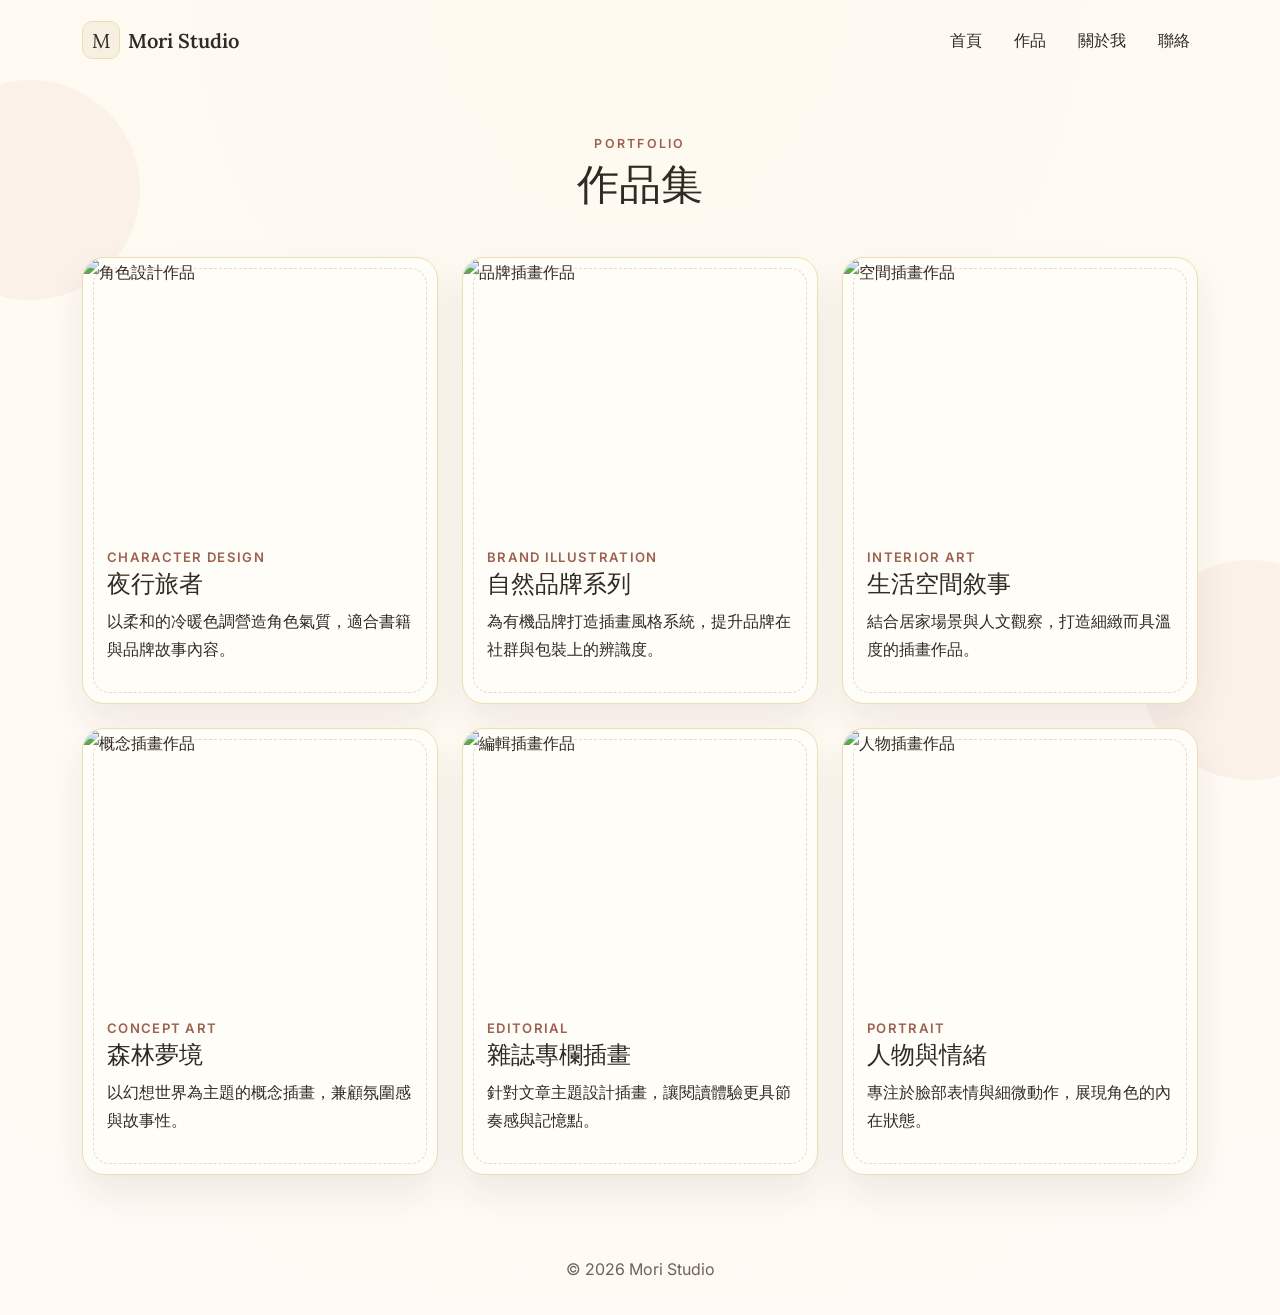
==== projects.html @ f073c674 "Add illustration portfolio website" ====
<!DOCTYPE html>
<html lang="zh-Hant">
<head>
  <meta charset="UTF-8">
  <meta name="viewport" content="width=device-width, initial-scale=1.0">
  <title>作品集｜Mori Studio</title>
  <link href="https://cdn.jsdelivr.net/npm/bootstrap@5.3.3/dist/css/bootstrap.min.css" rel="stylesheet">
  <link href="https://fonts.googleapis.com/css2?family=Inter:wght@400;500;600;700&family=Lora:wght@600;700&display=swap" rel="stylesheet">
  <link rel="stylesheet" href="https://cdn.jsdelivr.net/npm/bootstrap-icons@1.11.3/font/bootstrap-icons.min.css">
  <link rel="stylesheet" href="https://unpkg.com/aos@2.7.0/dist/aos.css">
  <link rel="stylesheet" href="style.css">
</head>
<body>
  <div class="page-bg"></div>

  <nav class="navbar navbar-expand-lg py-3">
    <div class="container">
      <a class="navbar-brand d-flex align-items-center gap-2" href="index.html">
        <span class="brand-mark">M</span>
        <span class="fw-semibold">Mori Studio</span>
      </a>
      <button class="navbar-toggler" type="button" data-bs-toggle="collapse" data-bs-target="#navMenu">
        <span class="navbar-toggler-icon"></span>
      </button>
      <div class="collapse navbar-collapse" id="navMenu">
        <ul class="navbar-nav ms-auto align-items-lg-center gap-lg-3">
          <li class="nav-item"><a class="nav-link" href="index.html">首頁</a></li>
          <li class="nav-item"><a class="nav-link" href="projects.html">作品</a></li>
          <li class="nav-item"><a class="nav-link" href="about.html">關於我</a></li>
          <li class="nav-item"><a class="nav-link" href="contact.html">聯絡</a></li>
        </ul>
      </div>
    </div>
  </nav>

  <section class="inner-page py-5">
    <div class="container">
      <div class="text-center mb-5" data-aos="fade-up">
        <span class="eyebrow">Portfolio</span>
        <h1 class="section-title">作品集</h1>
      </div>
      <div class="row g-4">
        <div class="col-md-6 col-lg-4" data-aos="fade-up">
          <article class="work-card card-surface h-100">
            <img src="https://images.unsplash.com/photo-1517048676732-d65bc937f952?auto=format&fit=crop&w=900&q=80" alt="角色設計作品">
            <div class="p-4">
              <span class="work-category">Character Design</span>
              <h4>夜行旅者</h4>
              <p>以柔和的冷暖色調營造角色氣質，適合書籍與品牌故事內容。</p>
            </div>
          </article>
        </div>
        <div class="col-md-6 col-lg-4" data-aos="fade-up" data-aos-delay="100">
          <article class="work-card card-surface h-100">
            <img src="https://images.unsplash.com/photo-1492691527719-9d1e07e534b4?auto=format&fit=crop&w=900&q=80" alt="品牌插畫作品">
            <div class="p-4">
              <span class="work-category">Brand Illustration</span>
              <h4>自然品牌系列</h4>
              <p>為有機品牌打造插畫風格系統，提升品牌在社群與包裝上的辨識度。</p>
            </div>
          </article>
        </div>
        <div class="col-md-6 col-lg-4" data-aos="fade-up" data-aos-delay="200">
          <article class="work-card card-surface h-100">
            <img src="https://images.unsplash.com/photo-1524758631624-e2822e304c36?auto=format&fit=crop&w=900&q=80" alt="空間插畫作品">
            <div class="p-4">
              <span class="work-category">Interior Art</span>
              <h4>生活空間敘事</h4>
              <p>結合居家場景與人文觀察，打造細緻而具溫度的插畫作品。</p>
            </div>
          </article>
        </div>
        <div class="col-md-6 col-lg-4" data-aos="fade-up">
          <article class="work-card card-surface h-100">
            <img src="https://images.unsplash.com/photo-1513360371669-4adf3dd7dff8?auto=format&fit=crop&w=900&q=80" alt="概念插畫作品">
            <div class="p-4">
              <span class="work-category">Concept Art</span>
              <h4>森林夢境</h4>
              <p>以幻想世界為主題的概念插畫，兼顧氛圍感與故事性。</p>
            </div>
          </article>
        </div>
        <div class="col-md-6 col-lg-4" data-aos="fade-up" data-aos-delay="100">
          <article class="work-card card-surface h-100">
            <img src="https://images.unsplash.com/photo-1515405295579-ba7b45403062?auto=format&fit=crop&w=1100&q=80" alt="編輯插畫作品">
            <div class="p-4">
              <span class="work-category">Editorial</span>
              <h4>雜誌專欄插畫</h4>
              <p>針對文章主題設計插畫，讓閱讀體驗更具節奏感與記憶點。</p>
            </div>
          </article>
        </div>
        <div class="col-md-6 col-lg-4" data-aos="fade-up" data-aos-delay="200">
          <article class="work-card card-surface h-100">
            <img src="https://images.unsplash.com/photo-1494526585095-c41746248156?auto=format&fit=crop&w=900&q=80" alt="人物插畫作品">
            <div class="p-4">
              <span class="work-category">Portrait</span>
              <h4>人物與情緒</h4>
              <p>專注於臉部表情與細微動作，展現角色的內在狀態。</p>
            </div>
          </article>
        </div>
      </div>
    </div>
  </section>

  <footer class="footer">
    <div class="container text-center">
      <p class="mb-0">© <span id="year"></span> Mori Studio</p>
    </div>
  </footer>

  <script src="https://cdn.jsdelivr.net/npm/bootstrap@5.3.3/dist/js/bootstrap.bundle.min.js"></script>
  <script src="https://unpkg.com/aos@2.7.0/dist/aos.js"></script>
  <script src="script.js"></script>
</body>
</html>
---- style.css ----
:root {
  --bg: #fffaf2;
  --surface: #fffdf8;
  --surface-2: #f7efe0;
  --text: #2f2a22;
  --muted: #6d6359;
  --accent: #c98a74;
  --accent-dark: #9d614f;
  --green: #8fa58a;
  --green-dark: #5f7a62;
  --line: #eadfb0;
  --shadow: 0 18px 36px rgba(47, 42, 34, 0.08);
  --radius: 22px;
}

* {
  box-sizing: border-box;
}

body {
  font-family: 'Inter', sans-serif;
  background:
    radial-gradient(circle at top, #fffaf0 0%, var(--bg) 45%, #fffaf5 100%);
  color: var(--text);
  line-height: 1.75;
  position: relative;
  overflow-x: hidden;
}

h1, h2, h3, h4, .display-font, .section-title {
  font-family: 'Lora', serif;
}

img {
  max-width: 100%;
  display: block;
}

.page-bg::before,
.page-bg::after {
  content: '';
  position: fixed;
  width: 220px;
  height: 220px;
  border-radius: 50%;
  background: rgba(201, 138, 116, 0.08);
  z-index: -1;
}

.page-bg::before {
  top: 80px;
  left: -80px;
}

.page-bg::after {
  right: -80px;
  bottom: 120px;
}

.navbar-brand {
  font-family: 'Lora', serif;
  color: var(--text) !important;
}

.brand-mark {
  width: 38px;
  height: 38px;
  display: inline-grid;
  place-items: center;
  border-radius: 10px;
  background: var(--surface-2);
  border: 1px solid var(--line);
}

.nav-link {
  color: var(--text) !important;
  font-weight: 500;
}

.card-surface {
  position: relative;
  background: var(--surface);
  border: 1px solid var(--line);
  border-radius: var(--radius);
  box-shadow: var(--shadow);
  overflow: hidden;
}

.card-surface::before {
  content: '';
  position: absolute;
  inset: 10px;
  border: 1px dashed rgba(201, 138, 116, 0.35);
  border-radius: calc(var(--radius) - 6px);
  pointer-events: none;
}

.hero-section {
  padding: 5rem 0 4rem;
}

.eyebrow {
  display: inline-block;
  font-size: 0.78rem;
  letter-spacing: 0.18em;
  text-transform: uppercase;
  color: var(--accent-dark);
  font-weight: 600;
}

.hero-title {
  font-size: clamp(3rem, 4.4vw, 4.8rem);
  line-height: 1;
  margin-top: 0.8rem;
  max-width: 12ch;
}

.hero-text {
  color: var(--muted);
  max-width: 56ch;
}

.btn-primary-custom,
.btn-secondary-custom,
.btn-outline-custom {
  border-radius: 999px;
  padding: 0.78rem 1rem;
  font-weight: 600;
}

.btn-primary-custom {
  background: var(--accent);
  border: none;
  color: #fff;
}

.btn-primary-custom:hover {
  background: var(--accent-dark);
  color: #fff;
}

.btn-secondary-custom {
  background: transparent;
  border: 1px solid var(--green);
  color: var(--green-dark);
}

.btn-outline-custom {
  border: 1px solid var(--green-dark);
  color: var(--green-dark);
}

.tag-pill {
  background: #fff5d8;
  color: var(--accent-dark);
  border-radius: 999px;
  padding: 0.35rem 0.7rem;
  font-size: 0.85rem;
  font-weight: 600;
}

.hero-visual {
  padding: 1rem;
  min-height: 540px;
}

.visual-frame {
  border-radius: 18px;
  overflow: hidden;
  height: 100%;
  min-height: 480px;
}

.visual-frame img {
  width: 100%;
  height: 100%;
  object-fit: cover;
}

.floating-card {
  position: absolute;
  right: 2rem;
  bottom: 2rem;
  background: rgba(255, 253, 248, 0.92);
  border: 1px solid var(--line);
  border-radius: 14px;
  padding: 0.9rem 1rem;
  box-shadow: var(--shadow);
}

.small-label {
  font-size: 0.75rem;
  text-transform: uppercase;
  letter-spacing: 0.18em;
  color: var(--muted);
  margin-bottom: 0.3rem;
}

.info-card {
  padding: 1.5rem;
}

.info-card h4,
.info-card h5 {
  margin-top: 0.8rem;
}

.info-number {
  font-size: 1.8rem;
  font-family: 'Lora', serif;
  color: var(--accent);
}

.section-title {
  font-size: 2.6rem;
  margin-top: 0.2rem;
}

.work-card img {
  width: 100%;
  height: 260px;
  object-fit: cover;
}

.work-category {
  color: var(--accent-dark);
  font-size: 0.82rem;
  font-weight: 600;
  letter-spacing: 0.1em;
  text-transform: uppercase;
}

.text-link {
  color: var(--green-dark);
  font-weight: 600;
  text-decoration: none;
}

.quote-card {
  padding: 3rem;
}

.cta-banner {
  background: linear-gradient(90deg, #fffaf0, #f8eee0);
}

.inner-page {
  padding-top: 3rem;
}

.contact-item {
  display: flex;
  align-items: center;
  gap: 0.7rem;
  color: var(--muted);
}

.form-control {
  background: #fffdfa;
  border: 1px solid var(--line);
}

.footer {
  padding: 2rem 0;
  color: var(--muted);
}

@media (max-width: 992px) {
  .hero-section {
    padding-top: 3rem;
  }

  .hero-title {
    max-width: 100%;
  }
}
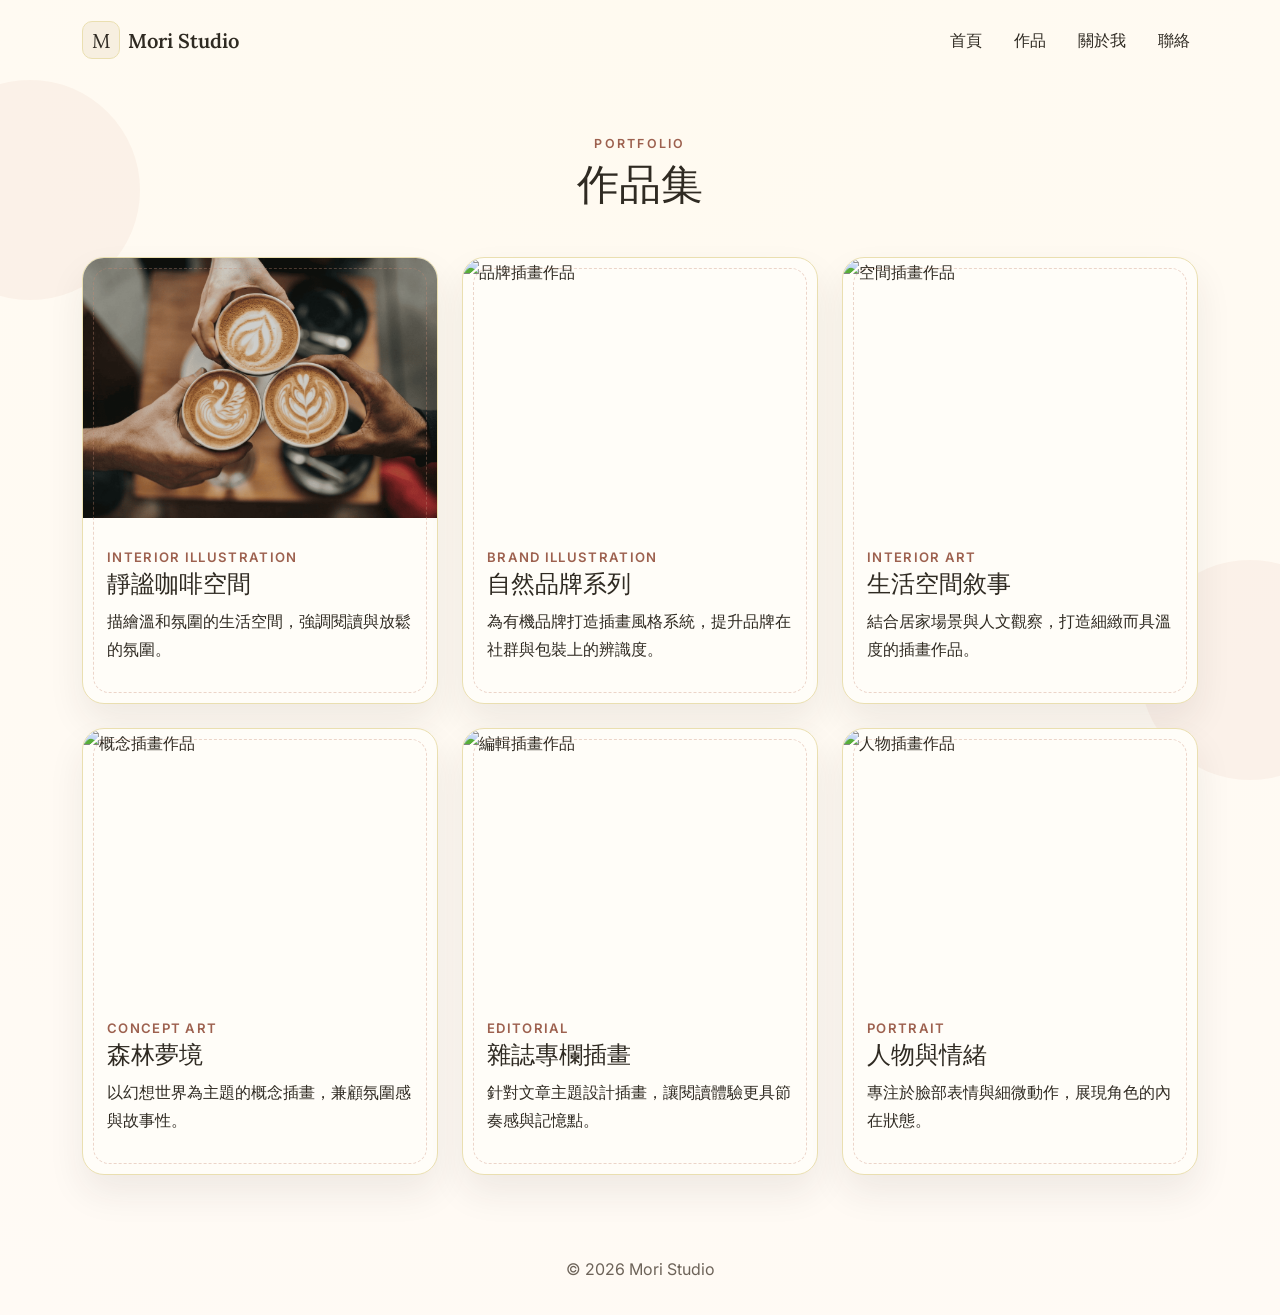
==== commit a32b150f: "建立作品集" ====
--- a/projects.html
+++ b/projects.html
@@ -41,14 +41,16 @@
       </div>
       <div class="row g-4">
         <div class="col-md-6 col-lg-4" data-aos="fade-up">
-          <article class="work-card card-surface h-100">
-            <img src="https://images.unsplash.com/photo-1517048676732-d65bc937f952?auto=format&fit=crop&w=900&q=80" alt="角色設計作品">
-            <div class="p-4">
-              <span class="work-category">Character Design</span>
-              <h4>夜行旅者</h4>
-              <p>以柔和的冷暖色調營造角色氣質，適合書籍與品牌故事內容。</p>
-            </div>
-          </article>
+          <a href="index.html" class="text-decoration-none text-reset">
+            <article class="work-card card-surface h-100">
+              <img src="imgs/4.png" alt="室內插畫作品">
+              <div class="p-4">
+                <span class="work-category">Interior Illustration</span>
+                <h4>靜謐咖啡空間</h4>
+                <p>描繪溫和氛圍的生活空間，強調閱讀與放鬆的氛圍。</p>
+              </div>
+            </article>
+          </a>
         </div>
         <div class="col-md-6 col-lg-4" data-aos="fade-up" data-aos-delay="100">
           <article class="work-card card-surface h-100">
